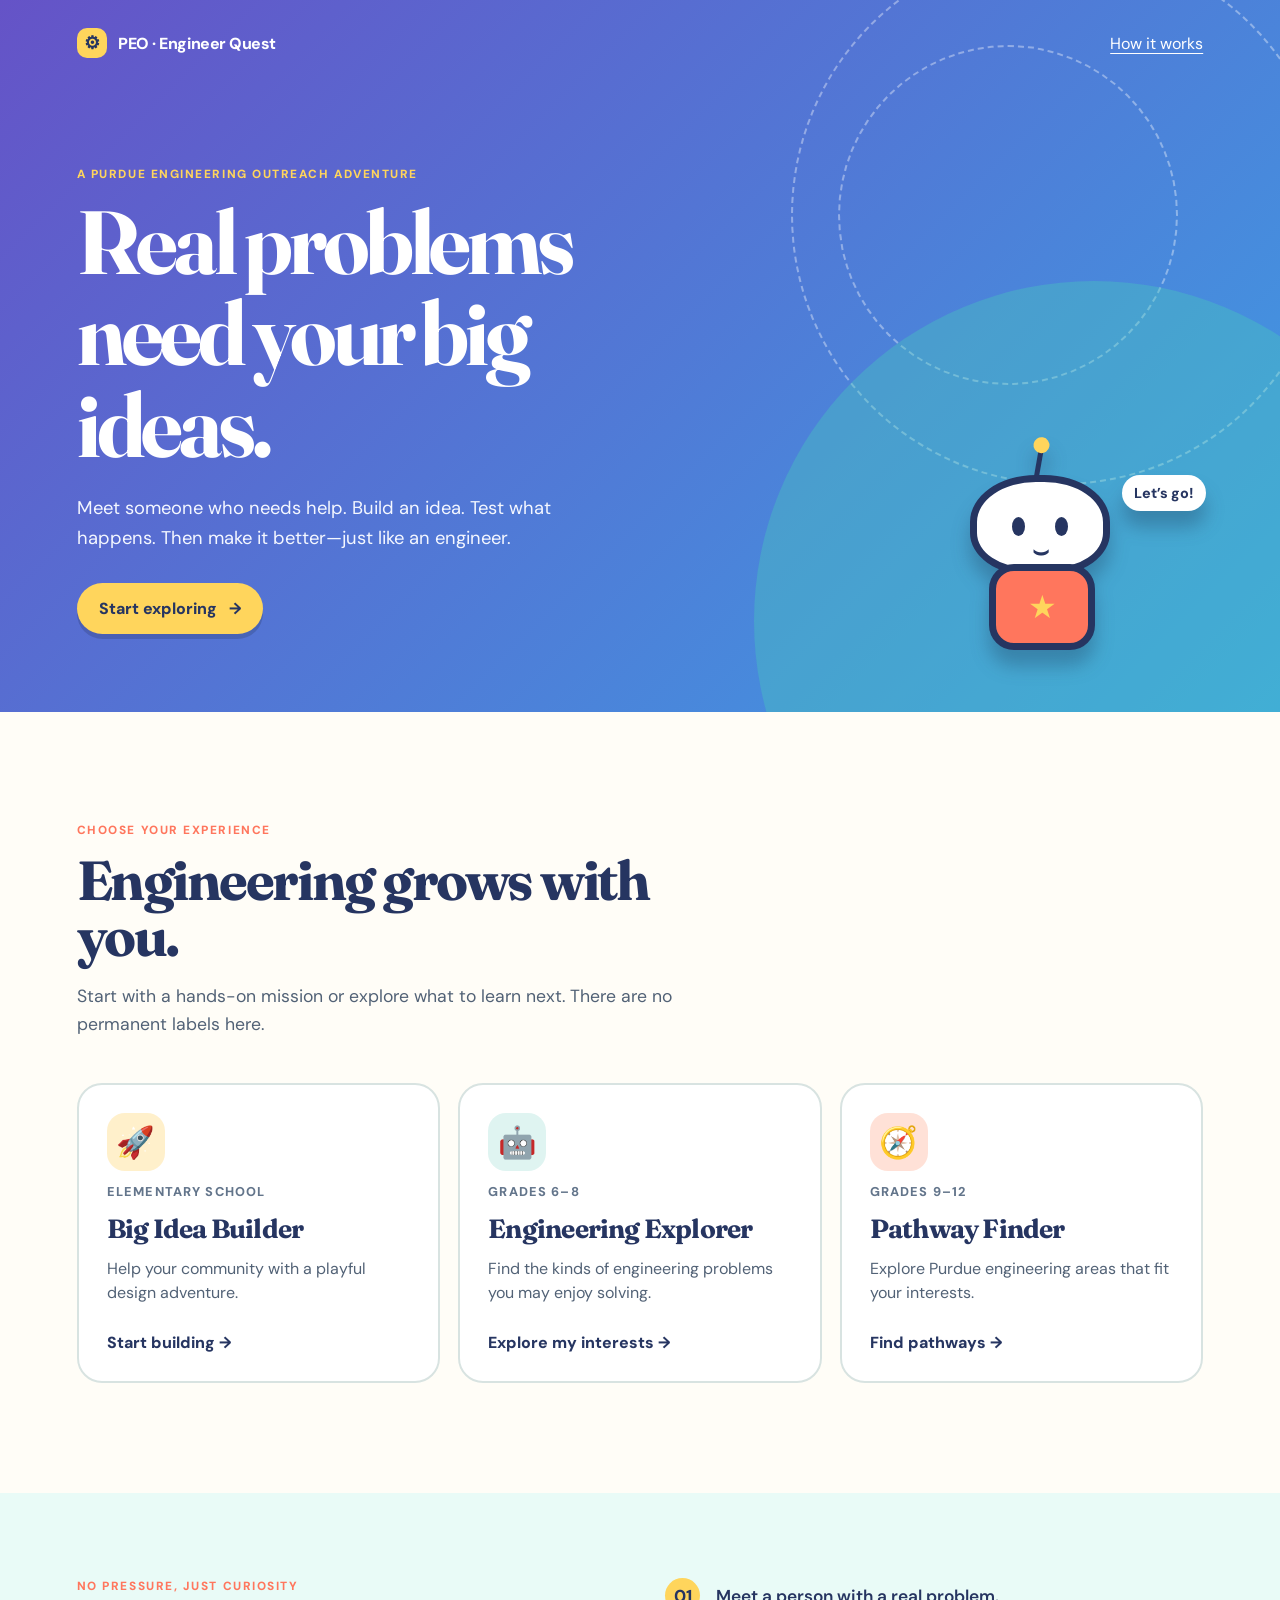
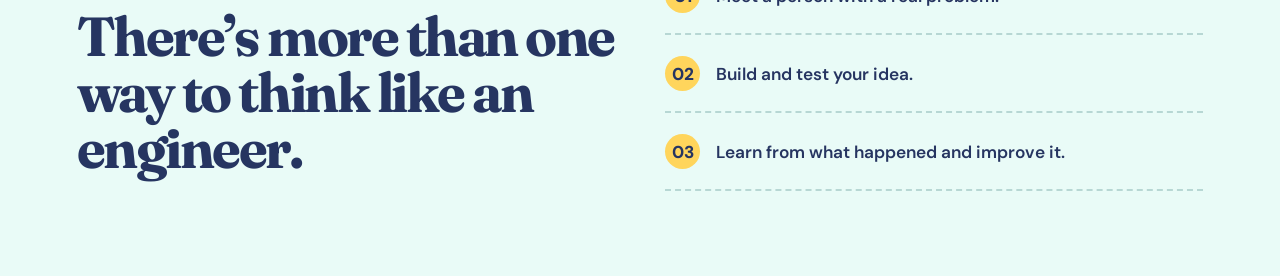
==== index.html @ 433f6574 "Initial EPICS PEO engineering explorer" ====
<!doctype html>
<html lang="en">
  <head>
    <meta charset="UTF-8" />
    <meta name="viewport" content="width=device-width, initial-scale=1.0" />
    <meta name="description" content="Purdue Engineering Outreach activities that help students explore how engineers solve real community problems." />
    <title>Engineer Quest | Purdue Engineering Outreach</title>
    <link rel="preconnect" href="https://fonts.googleapis.com" />
    <link rel="preconnect" href="https://fonts.gstatic.com" crossorigin />
    <link href="https://fonts.googleapis.com/css2?family=DM+Sans:wght@400;500;600;700&family=Fraunces:opsz,wght@9..144,600;9..144,700&display=swap" rel="stylesheet" />
    <link rel="stylesheet" href="styles.css" />
    <link rel="stylesheet" href="games.css" />
  </head>
  <body>
    <main>
      <section class="hero" id="home">
        <nav aria-label="Primary navigation">
          <a class="brand" href="#home"><span class="brand-mark">⚙</span> PEO · Engineer Quest</a>
          <a class="nav-link" href="#how-it-works">How it works</a>
        </nav>
        <div class="hero-content">
          <p class="eyebrow">A Purdue Engineering Outreach adventure</p>
          <h1>Real problems need your big ideas.</h1>
          <p class="hero-copy">Meet someone who needs help. Build an idea. Test what happens. Then make it better—just like an engineer.</p>
          <a class="button button-primary" href="#choose-track">Start exploring <span aria-hidden="true">→</span></a>
        </div>
        <div class="mascot" aria-hidden="true"><div class="antenna"></div><div class="face"><i></i><i></i><b>⌣</b></div><div class="mascot-body">★</div><span class="speech">Let’s go!</span></div>
        <div class="orb orb-one" aria-hidden="true"></div><div class="orb orb-two" aria-hidden="true"></div>
      </section>

      <section class="tracks" id="choose-track" aria-labelledby="tracks-heading">
        <div class="section-intro"><p class="eyebrow">Choose your experience</p><h2 id="tracks-heading">Engineering grows with you.</h2><p>Start with a hands-on mission or explore what to learn next. There are no permanent labels here.</p></div>
        <div class="track-grid">
          <button class="track-card elementary" data-track="elementary"><span class="track-icon">🚀</span><span class="track-age">Elementary school</span><strong>Big Idea Builder</strong><span>Help your community with a playful design adventure.</span><span class="card-arrow" aria-hidden="true">Start building →</span></button>
          <button class="track-card middle" data-track="middle"><span class="track-icon">🤖</span><span class="track-age">Grades 6–8</span><strong>Engineering Explorer</strong><span>Find the kinds of engineering problems you may enjoy solving.</span><span class="card-arrow" aria-hidden="true">Explore my interests →</span></button>
          <button class="track-card high" data-track="high"><span class="track-icon">🧭</span><span class="track-age">Grades 9–12</span><strong>Pathway Finder</strong><span>Explore Purdue engineering areas that fit your interests.</span><span class="card-arrow" aria-hidden="true">Find pathways →</span></button>
        </div>
      </section>

      <section class="how" id="how-it-works"><div><p class="eyebrow">No pressure, just curiosity</p><h2>There’s more than one way to think like an engineer.</h2></div><ol><li><span>01</span> Meet a person with a real problem.</li><li><span>02</span> Build and test your idea.</li><li><span>03</span> Learn from what happened and improve it.</li></ol></section>
    </main>

    <dialog class="quiz-dialog" id="quiz-dialog" aria-labelledby="quiz-title">
      <button class="close" id="close-dialog" aria-label="Close quiz">×</button>
      <div id="quiz-content"></div>
    </dialog>
    <script src="app.js"></script>
  </body>
</html>
---- styles.css ----
:root{--ink:#263561;--paper:#fffdf7;--orange:#ff765d;--gold:#ffd55c;--teal:#47c9ba;--mist:#e9fbf7;--line:#d8e3e1}*{box-sizing:border-box}html{scroll-behavior:smooth}body{margin:0;background:var(--paper);color:var(--ink);font-family:"DM Sans",sans-serif}button,a{font:inherit}.hero{min-height:650px;position:relative;overflow:hidden;padding:28px clamp(24px,6vw,90px);background:linear-gradient(135deg,#6553c7,#3d9ee4);color:white}.hero:after{content:"";position:absolute;right:-12%;bottom:-35%;width:680px;height:680px;border-radius:50%;background:var(--teal);opacity:.38}.hero nav{position:relative;z-index:2;display:flex;align-items:center;justify-content:space-between}.brand{color:white;text-decoration:none;font-weight:800;letter-spacing:-.03em}.brand-mark{display:inline-grid;place-items:center;margin-right:8px;width:30px;height:30px;border-radius:10px;background:var(--gold);color:var(--ink);font-size:18px}.nav-link{color:#fff;text-underline-offset:4px}.hero-content{position:relative;z-index:1;max-width:640px;margin:108px 0 50px}.eyebrow{margin:0 0 14px;text-transform:uppercase;letter-spacing:.13em;font-size:.74rem;font-weight:800;color:var(--orange)}.hero .eyebrow{color:var(--gold)}h1,h2{font-family:Fraunces,Georgia,serif;letter-spacing:-.045em;line-height:1.02;margin:0}h1{font-size:clamp(3rem,7vw,5.8rem)}h2{font-size:clamp(2.2rem,4.3vw,4rem)}.hero-copy{max-width:540px;font-size:1.15rem;line-height:1.6;color:#f4f7ff;margin:24px 0 30px}.button{display:inline-flex;gap:12px;align-items:center;padding:15px 22px;border-radius:999px;text-decoration:none;font-weight:800;box-shadow:0 5px 0 #00000024}.button:hover{transform:translateY(-2px)}.button-primary{background:var(--gold);color:var(--ink)}.orb{position:absolute;border:2px dashed #ffffff60;border-radius:50%}.orb-one{width:340px;height:340px;right:8%;top:45px}.orb-two{width:540px;height:540px;right:-4%;top:-55px}.mascot{position:absolute;z-index:2;right:clamp(45px,12vw,185px);bottom:55px;width:172px;height:212px;filter:drop-shadow(0 16px 9px #1a31514d);animation:bob 3s ease-in-out infinite}.antenna{position:absolute;left:82px;top:0;width:5px;height:40px;background:#263561;transform:rotate(10deg)}.antenna:before{content:"";position:absolute;width:16px;height:16px;border-radius:50%;background:var(--gold);top:-8px;left:-6px}.face{position:absolute;top:30px;left:16px;width:140px;height:100px;background:white;border:7px solid var(--ink);border-radius:47% 47% 42% 42%;display:flex;justify-content:center;gap:30px;padding-top:35px}.face i{width:13px;height:19px;border-radius:50%;background:var(--ink)}.face b{position:absolute;top:52px;font-size:26px;color:var(--ink)}.mascot-body{position:absolute;top:119px;left:35px;display:grid;place-items:center;width:106px;height:86px;border:7px solid var(--ink);border-radius:25px;background:var(--orange);font-size:32px;color:var(--gold)}.speech{position:absolute;right:-80px;top:30px;background:white;color:var(--ink);border-radius:18px;padding:9px 12px;font-weight:800;font-size:.9rem}.tracks{padding:110px clamp(24px,6vw,90px)}.section-intro{max-width:600px}.section-intro>p:last-child{font-size:1.1rem;color:#526276;line-height:1.6}.track-grid{display:grid;grid-template-columns:repeat(3,1fr);gap:18px;margin-top:45px}.track-card{min-height:300px;text-align:left;padding:28px;display:flex;flex-direction:column;align-items:flex-start;gap:12px;border:2px solid var(--line);border-radius:25px;background:white;color:var(--ink);cursor:pointer;transition:transform .18s,box-shadow .18s}.track-card:hover,.track-card:focus-visible{transform:translateY(-7px) rotate(-1deg);box-shadow:0 15px 0 #26356118;outline:3px solid transparent}.track-icon{display:grid;place-items:center;width:58px;height:58px;border-radius:18px;font-size:31px}.elementary .track-icon{background:#fff0cb}.middle .track-icon{background:#dff4f1}.high .track-icon{background:#ffe1d7}.track-age{font-size:.8rem;font-weight:800;text-transform:uppercase;letter-spacing:.09em;color:#63758b}.track-card strong{font-family:Fraunces;font-size:1.65rem;letter-spacing:-.03em}.track-card>span:not(.track-icon):not(.track-age):not(.card-arrow){color:#526276;line-height:1.5}.card-arrow{margin-top:auto;font-size:1rem;font-weight:800;color:var(--ink)}.how{display:grid;grid-template-columns:1fr 1fr;gap:50px;padding:85px clamp(24px,6vw,90px);background:var(--mist)}.how ol{list-style:none;padding:0;margin:0;display:grid;gap:21px}.how li{border-bottom:2px dashed #b7d7d4;padding-bottom:20px;font-size:1.08rem;font-weight:600}.how li span{display:inline-grid;place-items:center;width:35px;height:35px;border-radius:50%;background:var(--gold);color:var(--ink);font-weight:800;margin-right:12px}.quiz-dialog{width:min(680px,calc(100% - 32px));padding:0;border:0;border-radius:28px;box-shadow:0 28px 80px #14213d55;color:var(--ink)}.quiz-dialog::backdrop{background:#263561a8}.close{position:absolute;z-index:2;right:15px;top:12px;border:0;background:transparent;color:var(--ink);font-size:2rem;cursor:pointer}.quiz-wrap{padding:44px}.quiz-progress{font-size:.8rem;font-weight:800;text-transform:uppercase;letter-spacing:.09em;color:#3da99e}.quiz-wrap h2{font-size:2.4rem;margin:10px 35px 28px 0}.answers{display:grid;gap:11px}.answer{padding:17px;border:2px solid var(--line);border-radius:16px;text-align:left;background:white;color:var(--ink);cursor:pointer;line-height:1.4;font-weight:700}.answer:hover,.answer:focus-visible{background:var(--mist);border-color:var(--teal);outline:2px solid var(--teal);transform:translateX(4px)}.result-tag{color:#3da99e;font-weight:800;text-transform:uppercase;letter-spacing:.1em;font-size:.78rem}.result-text{font-size:1.1rem;line-height:1.6;color:#526276}.next-list{padding-left:20px;line-height:1.7;color:#526276}.restart{border:0;background:var(--ink);color:white;cursor:pointer;margin-top:12px}.disclaimer{margin-top:25px;font-size:.8rem;color:#68788b;line-height:1.45}@keyframes bob{50%{transform:translateY(-13px) rotate(2deg)}}@media(max-width:850px){.mascot{right:35px;transform:scale(.75)}.speech{display:none}}@media(max-width:720px){.hero{min-height:590px}.hero-content{margin-top:85px}.mascot{display:none}.track-grid,.how{grid-template-columns:1fr}.how{gap:30px}.track-card{min-height:220px}.quiz-wrap{padding:32px 24px}.quiz-wrap h2{font-size:2rem}}
---- games.css ----
.game-stage{background:linear-gradient(145deg,#e8f9ff,#fff3c9);border:3px solid #d4e9f3;border-radius:22px;padding:18px;margin-bottom:18px;min-height:205px;position:relative;overflow:hidden}.game-scene{font-size:3.1rem;letter-spacing:.14em;text-align:center;margin:8px 0 18px}.game-stage:after{content:"";position:absolute;width:110px;height:110px;border-radius:50%;background:#ffd55761;right:-30px;top:-40px}.game-instruction{font-weight:800;text-align:center;margin:0 auto 15px;max-width:440px}.game-options{display:grid;grid-template-columns:repeat(3,1fr);gap:10px;position:relative;z-index:1}.game-choice{border:2px solid #c7dce9;border-radius:16px;padding:12px 8px;background:white;color:#263561;cursor:pointer;font-weight:800;min-height:72px;transition:.15s}.game-choice:hover,.game-choice:focus-visible{transform:translateY(-4px);border-color:#6553c7;box-shadow:0 5px 0 #6553c733}.game-choice .emoji{display:block;font-size:1.8rem;margin-bottom:3px}.game-feedback{min-height:28px;text-align:center;font-weight:800;color:#268779;margin:10px 0 0}.game-choice.win{background:#dff8dc;border-color:#49ae61}.game-choice.try{background:#fff0e7;border-color:#ff9a78}@media(max-width:500px){.game-options{grid-template-columns:1fr}.game-choice{min-height:58px}.game-choice .emoji{display:inline;margin-right:8px}}
.blueprint-bar{display:flex;justify-content:space-between;align-items:center;color:#53647d;font-size:.78rem;font-weight:800;text-transform:uppercase;letter-spacing:.06em;margin-bottom:18px}.blueprint-bar span:last-child{display:flex;gap:5px}.blueprint-bar b{display:grid;place-items:center;width:24px;height:24px;border-radius:50%;background:#e6edf5;color:#748197}.blueprint-bar b.done{background:#ffd55c;color:#263561}
.quest-page{background:linear-gradient(145deg,#e8f9ff,#fff8dd);min-height:100vh}.quest-header{display:flex;justify-content:space-between;align-items:center;padding:24px clamp(20px,6vw,85px)}.quest-header a:last-child{color:#263561;font-weight:800;text-underline-offset:4px}.quest-brand{color:#263561}.quest-main{padding:20px 20px 80px}.quest-shell{max-width:760px;margin:auto;background:#fffdf7;border:2px solid #d8e3e1;border-radius:30px;padding:clamp(26px,5vw,55px);box-shadow:0 16px 40px #26356118}.quest-shell h1{font-size:clamp(2.7rem,6vw,4.5rem)}.quest-story{font-size:1.15rem;line-height:1.55;max-width:550px;color:#526276}.quest-stage{margin-top:30px}.finish-badge{display:grid;place-items:center;width:84px;height:84px;border-radius:50%;background:#ffd55c;font-size:3rem;margin:22px 0}.reflection-card{margin:28px 0;padding:20px;border-radius:18px;background:#e9fbf7;color:#263561}.reflection-card p{line-height:1.55;margin-bottom:0}
.game-page{background:#263561}.game-page .quest-header{background:#263561}.game-page .quest-header a{color:#fff}.game-page .quest-brand{color:#fff}.game-page .brand-mark{color:#263561}.game-page .quest-main{max-width:1320px;margin:auto;padding:10px 24px 50px}.rescue-game{overflow:hidden;border-radius:28px;background:#e9f8ff;box-shadow:0 20px 55px #0005}.game-topbar{height:72px;background:#19294b;color:#fff;display:flex;align-items:center;gap:28px;padding:0 25px}.level-pill{font-weight:800;font-size:1.1rem}.game-steps{display:flex;gap:20px;margin:auto;font-weight:700;color:#aebbd0}.game-steps .active{color:#ffd55c}.reset-game{border:2px solid #ffd55c;border-radius:50%;background:transparent;color:#ffd55c;font-size:1.5rem;width:38px;height:38px;cursor:pointer}.game-world{height:510px;position:relative;overflow:hidden;background:linear-gradient(#98d9f2 0 30%,#72b75c 30% 100%)}.game-world:before{content:"";position:absolute;width:130%;height:220px;background:#5d9d4d;border-radius:50%;top:120px;left:-15%;box-shadow:0 35px #44863e}.rain{position:absolute;inset:0;background:repeating-linear-gradient(112deg,transparent 0 28px,#ffffff70 29px 31px,transparent 32px 57px);opacity:.55}.garden-sign{position:absolute;left:7%;top:15%;z-index:1;background:#5c3b28;color:#f7efcf;border:7px solid #8c613e;padding:13px;font-weight:800;text-align:center;transform:rotate(-4deg)}.friend{position:absolute;left:9%;bottom:54px;z-index:2;display:flex;align-items:end;gap:10px}.friend span{font-size:5.7rem}.friend small{width:122px;background:#fff;border-radius:14px;padding:8px;font-weight:800}.robot{position:absolute;right:9%;top:20%;z-index:3;text-align:center}.robot span{font-size:5.7rem}.robot p{margin:0;width:185px;background:#fff8d7;border-radius:18px;padding:10px;font-weight:800}.mud-path{position:absolute;z-index:2;bottom:0;left:28%;width:49%;height:280px;background:#76543e;clip-path:polygon(33% 0,68% 0,100% 100%,0 100%);display:flex;align-items:center;justify-content:center;gap:9px;padding:145px 30px 20px}.build-slot{width:74px;height:68px;border:3px dashed #89e3ff;border-radius:14px;background:#4f3b2b99;color:#b9f4ff;font-size:2rem;cursor:pointer}.build-slot.filled{border-style:solid;background:#f2d79a;color:#263561;transform:rotate(-2deg)}.goal-garden{position:absolute;right:20%;bottom:75px;z-index:3;font-size:4rem;text-align:center}.goal-garden span{display:block;font-size:1rem;color:white;font-weight:800;text-shadow:0 2px 2px #000}.message{position:absolute;z-index:4;left:50%;bottom:12px;transform:translateX(-50%);background:#263561;color:#fff;padding:9px 18px;border-radius:99px;font-weight:700;white-space:nowrap}.toolbox{min-height:155px;background:#402c22;border-top:9px solid #a87a4f;color:#fff;padding:17px 28px;display:flex;align-items:center;gap:25px}.toolbox>div:first-child{min-width:120px}.toolbox>div:first-child span{display:block;color:#d4c0ae;font-size:.82rem;margin-top:5px}.tools{display:flex;gap:12px;flex:1}.tool{width:112px;border:3px solid #77533d;border-radius:13px;background:#221712;color:#fff;cursor:pointer;padding:8px}.tool:hover,.tool.selected{border-color:#ffd55c;background:#543a2d}.tool i{display:block;font-size:2.1rem;font-style:normal}.tool b{font-size:.75rem}.test-path{border:0;border-radius:999px;background:#ffd55c;color:#263561;padding:14px 18px;font-weight:800;white-space:nowrap}.test-path:disabled{opacity:.45}.finish-game{padding:80px;text-align:center;background:#e9f8ff}.finish-game h1{font-size:clamp(2.7rem,6vw,5rem)}.finish-game .quest-story{margin:20px auto}.finish-scene{font-size:4.5rem}.finish-scene span{color:#936443}@media(max-width:800px){.game-steps{display:none}.game-world{height:460px}.mud-path{left:18%;width:68%}.robot{right:2%;transform:scale(.75);transform-origin:top right}.friend{left:2%;transform:scale(.75);transform-origin:bottom left}.toolbox{align-items:stretch;flex-wrap:wrap}.toolbox>div:first-child{width:100%}.tools{width:100%;overflow:auto}.test-path{margin-left:auto}.build-slot{width:52px;height:54px}.goal-garden{right:6%}}
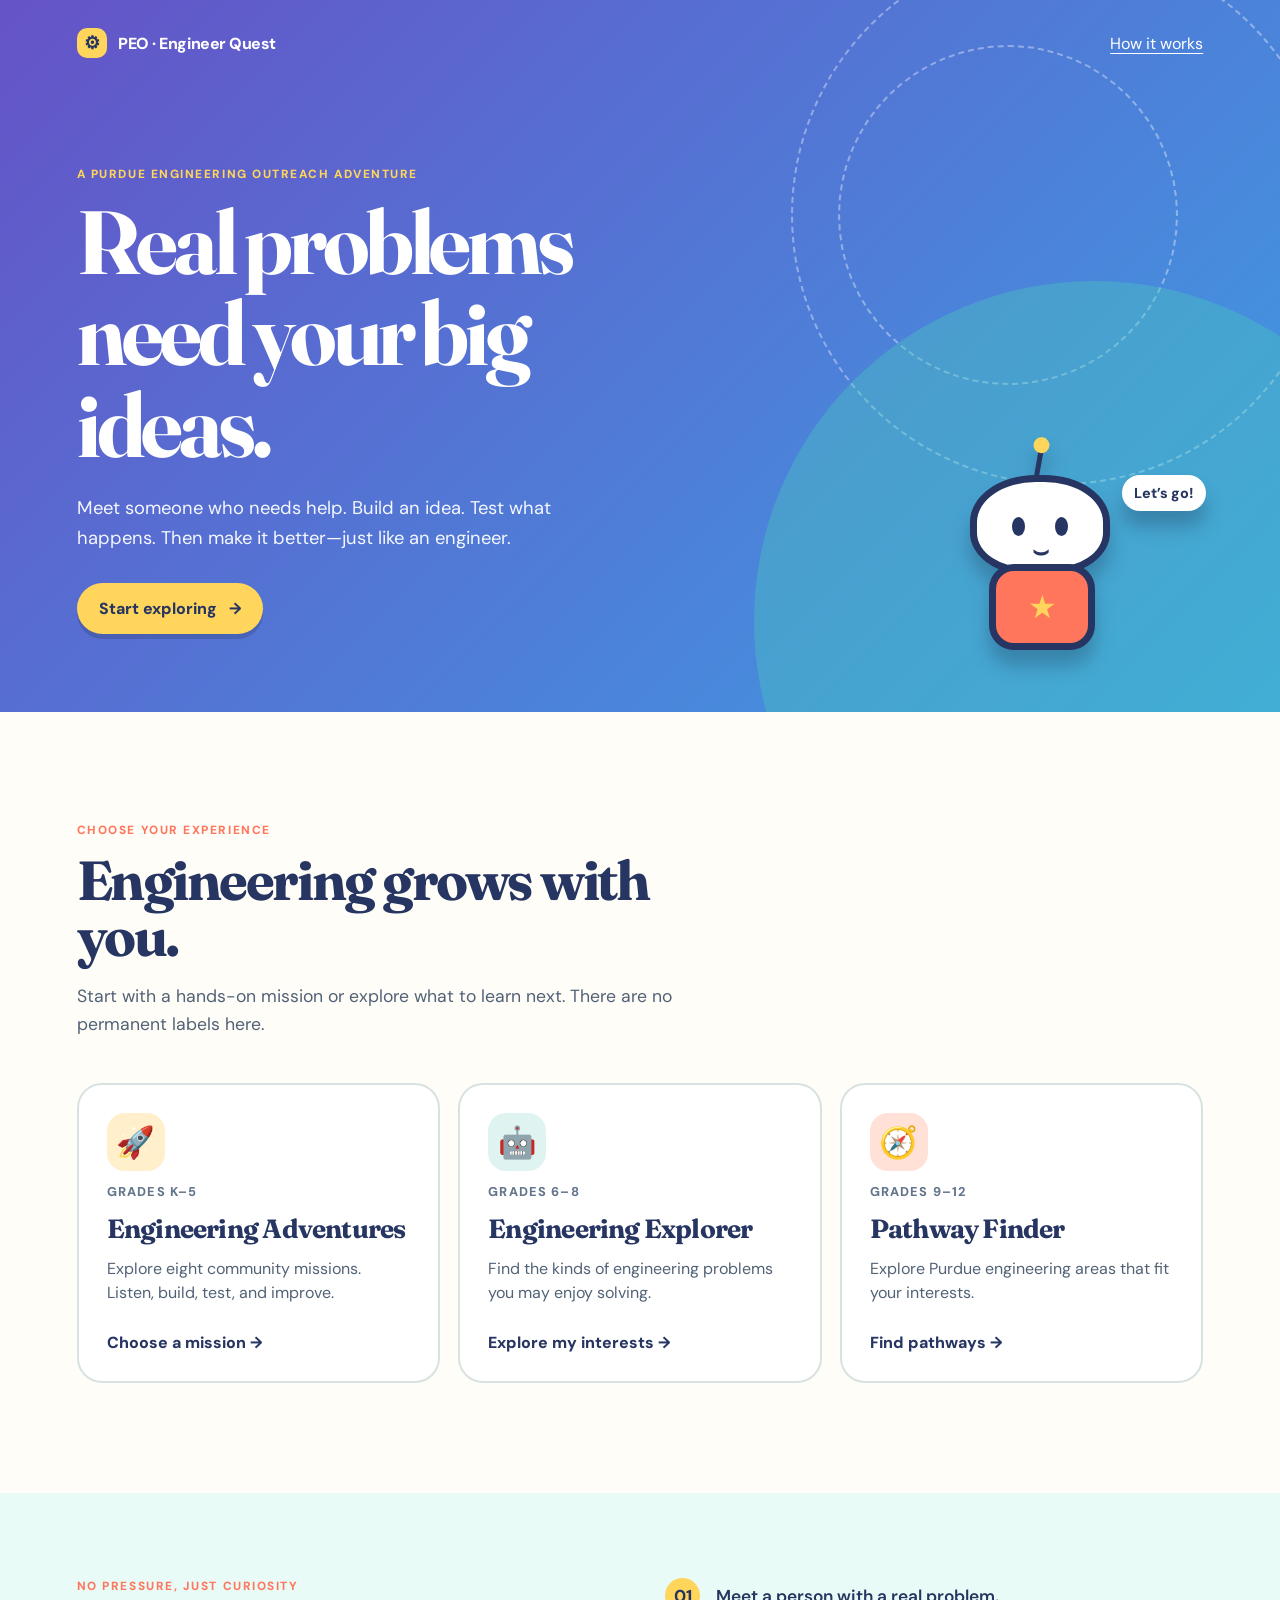
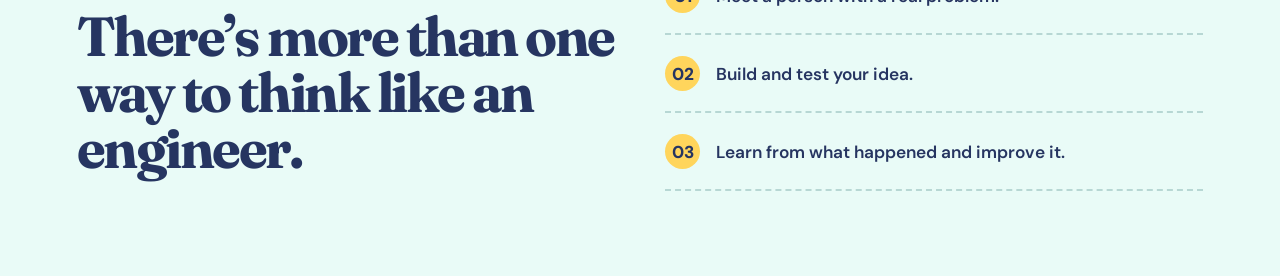
==== commit 0b1518c8: "Build interactive K–5 engineering adventures" ====
--- a/index.html
+++ b/index.html
@@ -31,8 +31,8 @@
       <section class="tracks" id="choose-track" aria-labelledby="tracks-heading">
         <div class="section-intro"><p class="eyebrow">Choose your experience</p><h2 id="tracks-heading">Engineering grows with you.</h2><p>Start with a hands-on mission or explore what to learn next. There are no permanent labels here.</p></div>
         <div class="track-grid">
-          <button class="track-card elementary" data-track="elementary"><span class="track-icon">🚀</span><span class="track-age">Elementary school</span><strong>Big Idea Builder</strong><span>Help your community with a playful design adventure.</span><span class="card-arrow" aria-hidden="true">Start building →</span></button>
-          <button class="track-card middle" data-track="middle"><span class="track-icon">🤖</span><span class="track-age">Grades 6–8</span><strong>Engineering Explorer</strong><span>Find the kinds of engineering problems you may enjoy solving.</span><span class="card-arrow" aria-hidden="true">Explore my interests →</span></button>
+          <button class="track-card elementary" data-track="elementary"><span class="track-icon">🚀</span><span class="track-age">Grades K–5</span><strong>Engineering Adventures</strong><span>Explore eight community missions. Listen, build, test, and improve.</span><span class="card-arrow" aria-hidden="true">Choose a mission →</span></button>
+          <a class="track-card middle" href="middle.html" style="text-decoration:none"><span class="track-icon">🤖</span><span class="track-age">Grades 6–8</span><strong>Engineering Explorer</strong><span>Find the kinds of engineering problems you may enjoy solving.</span><span class="card-arrow" aria-hidden="true">Explore my interests →</span></a>
           <button class="track-card high" data-track="high"><span class="track-icon">🧭</span><span class="track-age">Grades 9–12</span><strong>Pathway Finder</strong><span>Explore Purdue engineering areas that fit your interests.</span><span class="card-arrow" aria-hidden="true">Find pathways →</span></button>
         </div>
       </section>
